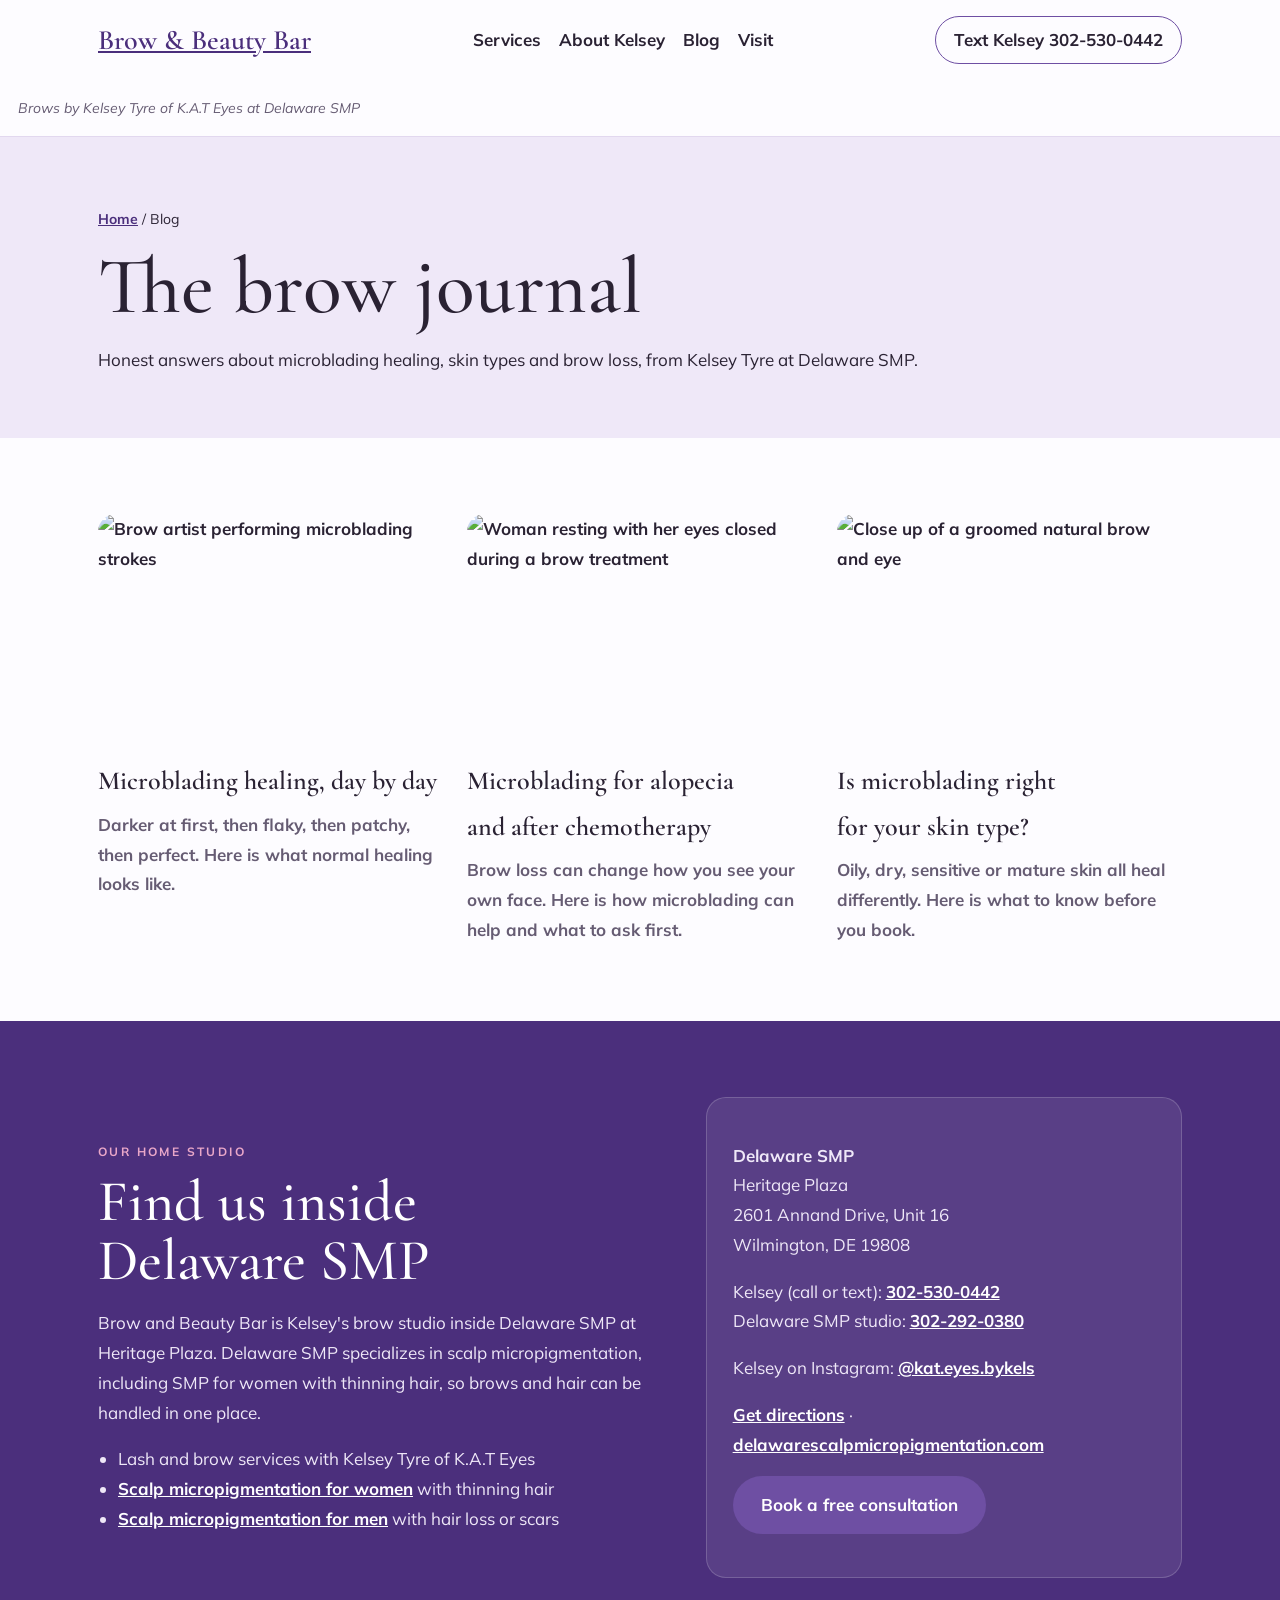
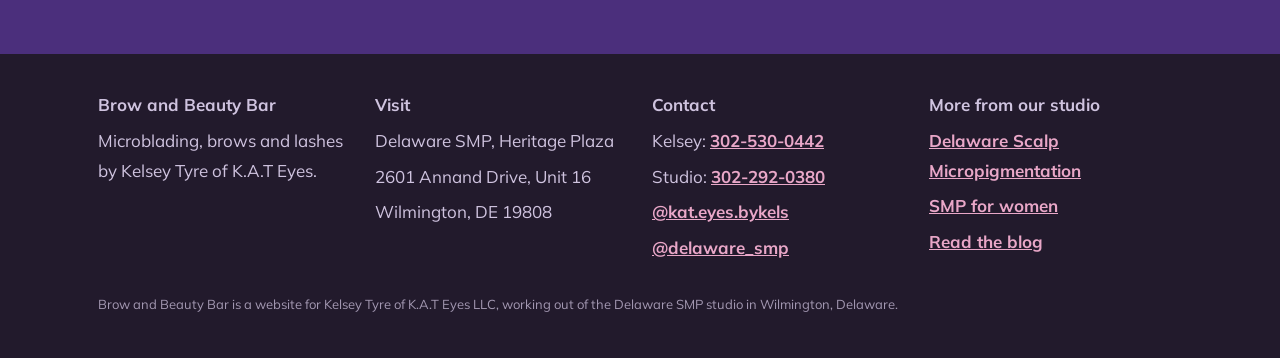
==== blog/index.html @ 57a9fd60 "Launch browandbeautybar.org site" ====
<!doctype html>
<html lang="en">
<head>
<meta charset="utf-8">
<meta name="viewport" content="width=device-width, initial-scale=1, viewport-fit=cover">
<title>Blog | Brow and Beauty Bar</title>
<meta name="description" content="Honest answers about microblading healing, skin types and brow loss, from Kelsey Tyre at Delaware SMP.">
<link rel="canonical" href="https://browandbeautybar.org/blog/">
<meta property="og:type" content="website">
<meta property="og:title" content="Blog | Brow and Beauty Bar">
<meta property="og:description" content="Honest answers about microblading healing, skin types and brow loss, from Kelsey Tyre at Delaware SMP.">
<meta property="og:url" content="https://browandbeautybar.org/blog/">
<meta property="og:image" content="https://delawarescalpmicropigmentation.com/wp-content/uploads/2021/08/Microblading.png">
<link rel="preconnect" href="https://fonts.googleapis.com">
<link rel="preconnect" href="https://fonts.gstatic.com" crossorigin>
<link rel="stylesheet" href="https://fonts.googleapis.com/css2?family=Cormorant+Garamond:ital,wght@0,500;0,600;1,500&family=Mulish:wght@400;700&display=swap">
<link rel="stylesheet" href="../style.css">
</head>
<body>
<a class="skip" href="#main">Skip to content</a>
<header class="site-head">
<div class="wrap">
<a class="brand" href="../index.html">Brow &amp; Beauty Bar</a>
<nav aria-label="Main">
<a href="../index.html#services">Services</a>
<a href="../index.html#kelsey">About Kelsey</a>
<a href="../blog/index.html">Blog</a>
<a href="../index.html#visit">Visit</a>
</nav>
<a class="head-cta" href="tel:+13025300442">Text Kelsey 302-530-0442</a>
</div>
<p class="tagline wrap">Brows by Kelsey Tyre of K.A.T Eyes at Delaware SMP</p>
</header>
<main id="main">
<section class="blog-hero"><div class="wrap">
<p class="crumbs"><a href="../index.html">Home</a> / Blog</p>
<h1>The brow journal</h1>
<p class="lead">Honest answers about microblading healing, skin types and brow loss, from Kelsey Tyre at Delaware SMP.</p>
</div></section>
<section class="blog-teaser"><div class="wrap"><div class="post-list"><a class="post-card" href="microblading-healing-day-by-day.html"><img src="https://images.pexels.com/photos/8826403/pexels-photo-8826403.jpeg?auto=compress&cs=tinysrgb&w=1200" alt="Brow artist performing microblading strokes" loading="lazy"><h3>Microblading healing, day by day</h3><p>Darker at first, then flaky, then patchy, then perfect. Here is what normal healing looks like.</p></a><a class="post-card" href="microblading-for-alopecia-and-after-chemo.html"><img src="https://images.pexels.com/photos/5178001/pexels-photo-5178001.jpeg?auto=compress&cs=tinysrgb&w=1200" alt="Woman resting with her eyes closed during a brow treatment" loading="lazy"><h3>Microblading for alopecia and after chemotherapy</h3><p>Brow loss can change how you see your own face. Here is how microblading can help and what to ask first.</p></a><a class="post-card" href="is-microblading-right-for-your-skin-type.html"><img src="https://images.pexels.com/photos/3373743/pexels-photo-3373743.jpeg?auto=compress&cs=tinysrgb&w=1200" alt="Close up of a groomed natural brow and eye" loading="lazy"><h3>Is microblading right for your skin type?</h3><p>Oily, dry, sensitive or mature skin all heal differently. Here is what to know before you book.</p></a></div></div></section>
<section class="smp-block" id="visit" aria-labelledby="smp-h">
<div class="wrap">
<div>
<p class="eyebrow">Our home studio</p>
<h2 id="smp-h">Find us inside Delaware SMP</h2>
<p>Brow and Beauty Bar is Kelsey's brow studio inside Delaware SMP at Heritage Plaza. Delaware SMP specializes in scalp micropigmentation, including SMP for women with thinning hair, so brows and hair can be handled in one place.</p>
<ul>
<li>Lash and brow services with Kelsey Tyre of K.A.T Eyes</li>
<li><a href="https://delawarescalpmicropigmentation.com/scalp-micropigmentation-for-women/">Scalp micropigmentation for women</a> with thinning hair</li>
<li><a href="https://delawarescalpmicropigmentation.com/">Scalp micropigmentation for men</a> with hair loss or scars</li>
</ul>
</div>
<div class="smp-card">
<p><strong>Delaware SMP</strong><br>Heritage Plaza<br>2601 Annand Drive, Unit 16<br>Wilmington, DE 19808</p>
<p>Kelsey (call or text): <a href="tel:+13025300442">302-530-0442</a><br>Delaware SMP studio: <a href="tel:+13022920380">302-292-0380</a></p>
<p>Kelsey on Instagram: <a href="https://www.instagram.com/kat.eyes.bykels/">@kat.eyes.bykels</a></p>
<p><a href="https://www.google.com/maps/search/?api=1&query=2601+Annand+Drive+Unit+16+Wilmington+DE+19808">Get directions</a> · <a href="https://delawarescalpmicropigmentation.com/">delawarescalpmicropigmentation.com</a></p>
<p><a class="btn" href="../index.html#book">Book a free consultation</a></p>
</div>
</div>
</section>

</main>
<footer class="site-foot">
<div class="wrap">
<div><p><strong>Brow and Beauty Bar</strong></p><p>Microblading, brows and lashes by Kelsey Tyre of K.A.T Eyes.</p></div>
<div><p><strong>Visit</strong></p><p>Delaware SMP, Heritage Plaza</p><p>2601 Annand Drive, Unit 16</p><p>Wilmington, DE 19808</p></div>
<div><p><strong>Contact</strong></p><p>Kelsey: <a href="tel:+13025300442">302-530-0442</a></p><p>Studio: <a href="tel:+13022920380">302-292-0380</a></p><p><a href="https://www.instagram.com/kat.eyes.bykels/">@kat.eyes.bykels</a></p><p><a href="https://www.instagram.com/delaware_smp/">@delaware_smp</a></p></div>
<div><p><strong>More from our studio</strong></p><p><a href="https://delawarescalpmicropigmentation.com/">Delaware Scalp Micropigmentation</a></p><p><a href="https://delawarescalpmicropigmentation.com/scalp-micropigmentation-for-women/">SMP for women</a></p><p><a href="../blog/index.html">Read the blog</a></p></div>
<p class="legal">Brow and Beauty Bar is a website for Kelsey Tyre of K.A.T Eyes LLC, working out of the Delaware SMP studio in Wilmington, Delaware.</p>
</div>
</footer>
</body>
</html>
---- style.css ----
*{box-sizing:border-box}
html{scroll-behavior:smooth}
@media (prefers-reduced-motion:reduce){html{scroll-behavior:auto}}
body{margin:0}
img{max-width:100%;display:block}
a:focus-visible,button:focus-visible,summary:focus-visible{outline:3px solid currentColor;outline-offset:3px}
.wrap{max-width:1120px;margin:0 auto;padding-left:max(18px,env(safe-area-inset-left,0px));padding-right:max(18px,env(safe-area-inset-right,0px))}
.narrow{max-width:760px}
h1,h2,h3{text-wrap:balance}
.skip{position:absolute;left:-999px}.skip:focus{left:12px;top:12px;z-index:9;background:#fff;color:#000;padding:8px}
.site-head .wrap{display:flex;align-items:center;justify-content:space-between;gap:14px;flex-wrap:wrap;padding-block:16px}
.site-head nav{display:flex;gap:18px;flex-wrap:wrap}
.site-head nav a{text-decoration:none}
.instagram-media{margin:0!important;min-width:0!important;width:100%!important;max-width:100%!important}
blockquote.instagram-media{display:flex;align-items:center;justify-content:center;min-height:220px;padding:20px;text-align:center;border-radius:12px}
.smp-block .wrap{display:grid;grid-template-columns:1.2fr 1fr;gap:36px;align-items:center}
.smp-block .wrap>*{min-width:0}
.smp-block ul{margin:0;padding-left:20px}
@media(max-width:760px){.smp-block .wrap{grid-template-columns:1fr}}
.site-foot .wrap{display:grid;grid-template-columns:repeat(auto-fit,minmax(200px,1fr));gap:24px;padding-block:36px}
.site-foot p{margin:0 0 6px}
.site-foot .legal{grid-column:1/-1;font-size:13px;opacity:.75}
.post-list{display:grid;grid-template-columns:repeat(auto-fit,minmax(260px,1fr));gap:24px}
.post-card{display:flex;flex-direction:column;text-decoration:none;color:inherit}
.post-card img{width:100%;aspect-ratio:3/2;object-fit:cover}
.post-card h3{margin:14px 0 6px}
.post-card p{margin:0}
article.post{padding-block:48px 64px}
article.post .lead{font-size:1.15em}
article.post img.cover{width:100%;aspect-ratio:16/8;object-fit:cover;margin:24px 0}
article.post h2{margin-top:1.6em}
.crumbs{font-size:14px;margin-bottom:14px}
.book{scroll-margin-top:90px}
.book-form{display:grid;gap:14px;margin-top:22px}
.book-form .row.two{display:grid;grid-template-columns:1fr 1fr;gap:14px}
.book-form .row.two>div{min-width:0}
@media(max-width:600px){.book-form .row.two{grid-template-columns:1fr}}
.book-form label{display:block;font-size:14px;font-weight:600;margin-bottom:6px}
.book-form input,.book-form select,.book-form textarea{width:100%;font:inherit;font-size:16px;padding:12px 14px;border:1px solid rgba(120,110,120,.45);border-radius:8px;background:#fff;color:#1a1418}
.book-form button{border:0;cursor:pointer;justify-self:start;font:inherit;font-weight:700}
.book-form .fine{font-size:13px;opacity:.75;margin:0}
.hp{position:absolute!important;left:-9999px!important;height:1px;width:1px;opacity:0}

/* Layout: soft lavender editorial, before/after centerpiece, numbered healing timeline, airy white space */
:root{--lav:#efe8f8;--lav2:#ddd0f0;--violet:#6e4fa3;--violet2:#4b2f7c;--ink:#2a2233;--muted:#665c73;--white:#fdfcff;--line:#e2d8ef;--pink:#e9a7c8;
--display:"Cormorant Garamond",Georgia,serif;--body:"Mulish",system-ui,sans-serif}
body{background:var(--white);color:var(--ink);font:17px/1.75 var(--body)}
a{color:var(--violet2);font-weight:700}
.site-head{background:var(--white);border-bottom:1px solid var(--line)}
.site-head a{color:var(--ink)}
.brand{font:600 28px var(--display);color:var(--violet2)!important}
.head-cta{border:1px solid var(--violet);padding:8px 18px;border-radius:999px;text-decoration:none}
.tagline{margin:0;padding-bottom:12px;font-size:14px;color:var(--muted);font-style:italic}
.eyebrow{font-size:12px;letter-spacing:.2em;text-transform:uppercase;color:var(--violet);font-weight:700;margin:0 0 10px}
h1,h2{font-family:var(--display);font-weight:500;line-height:1.02;margin:0 0 18px}
h2{font-size:clamp(36px,5.4vw,58px)}
h3{font-family:var(--display);font-size:26px;font-weight:600;margin:0 0 6px}
.btn{display:inline-block;background:var(--violet);color:#fff;text-decoration:none;padding:14px 28px;border-radius:999px;font-weight:700}
.btn.soft{background:var(--lav2);color:var(--violet2)}
section{padding-block:76px}
.hero{background:radial-gradient(ellipse at 80% 20%,var(--lav2),transparent 60%),var(--lav);padding-block:60px 70px}
.hero .wrap{display:grid;grid-template-columns:1.1fr 1fr;gap:48px;align-items:center}
.hero .wrap>*{min-width:0}
.hero h1{font-size:clamp(48px,8vw,98px)}
.hero h1 em{color:var(--violet)}
.hero p{font-size:19px;max-width:32em;color:var(--muted)}
.hero .actions{display:flex;gap:12px;flex-wrap:wrap;margin-top:24px}
.hero figure{margin:0}
.hero figure img{width:100%;border-radius:20px;box-shadow:0 24px 50px rgba(75,47,124,.18)}
.hero figcaption{font-size:14px;color:var(--muted);margin-top:10px}
@media(max-width:820px){.hero .wrap{grid-template-columns:1fr}}
.facts .grid{display:grid;grid-template-columns:repeat(auto-fit,minmax(200px,1fr));gap:22px}
.facts .grid div{background:var(--lav);border-radius:18px;padding:24px}
.facts b{display:block;font:600 34px var(--display);color:var(--violet2);line-height:1.1}
.facts span{color:var(--muted)}
.who .wrap{display:grid;grid-template-columns:1fr 1fr;gap:44px;align-items:center}
.who .wrap>*{min-width:0}
.who img{width:100%;aspect-ratio:4/3;object-fit:cover;border-radius:20px}
.who ul{padding-left:20px;margin:0}
.who li{margin-bottom:6px}
@media(max-width:760px){.who .wrap{grid-template-columns:1fr}}
.heal{background:var(--lav)}
.timeline{list-style:none;padding:0;margin:26px 0 0;display:grid;gap:14px}
.timeline li{display:grid;grid-template-columns:150px 1fr;gap:20px;background:#fff;border-radius:16px;padding:20px 24px}
.timeline li>*{min-width:0}
.timeline b{font:600 24px var(--display);color:var(--violet)}
@media(max-width:560px){.timeline li{grid-template-columns:1fr;gap:4px}}
.menu .grid{display:grid;grid-template-columns:repeat(auto-fit,minmax(240px,1fr));gap:24px}
.menu .grid>div{border-top:2px solid var(--violet);padding-top:16px}
.menu p{margin:0;color:var(--muted)}
.kelsey .wrap{display:grid;grid-template-columns:1fr 300px;gap:48px;align-items:center}
.kelsey .wrap>*{min-width:0}
.kelsey img{width:100%;aspect-ratio:4/5;object-fit:cover;border-radius:200px 200px 20px 20px}
@media(max-width:720px){.kelsey .wrap{grid-template-columns:1fr}.kelsey img{max-width:280px}}
.ig{background:var(--lav)}
.ig-grid{display:grid;grid-template-columns:repeat(auto-fit,minmax(260px,1fr));gap:20px;margin-top:20px}
blockquote.instagram-media{background:#fff;border:1px solid var(--line)}
.smp-block{background:var(--violet2);color:#efe8f8}
.smp-block h2{color:#fff}
.smp-block .eyebrow{color:var(--pink)}
.smp-block a{color:#fff}
.smp-card{background:rgba(255,255,255,.08);border:1px solid rgba(255,255,255,.18);border-radius:20px;padding:26px}
.teaser-head{display:flex;justify-content:space-between;align-items:baseline;gap:12px;flex-wrap:wrap;margin-bottom:24px}
.post-card img{border-radius:18px}
.post-card h3{font-size:26px}
.post-card p{color:var(--muted)}
.blog-hero{background:var(--lav);padding-block:56px 46px}
.blog-hero h1{font-size:clamp(44px,7vw,80px)}
.site-foot{background:#221a2c;color:#cfc3df}
.site-foot a{color:var(--pink)}
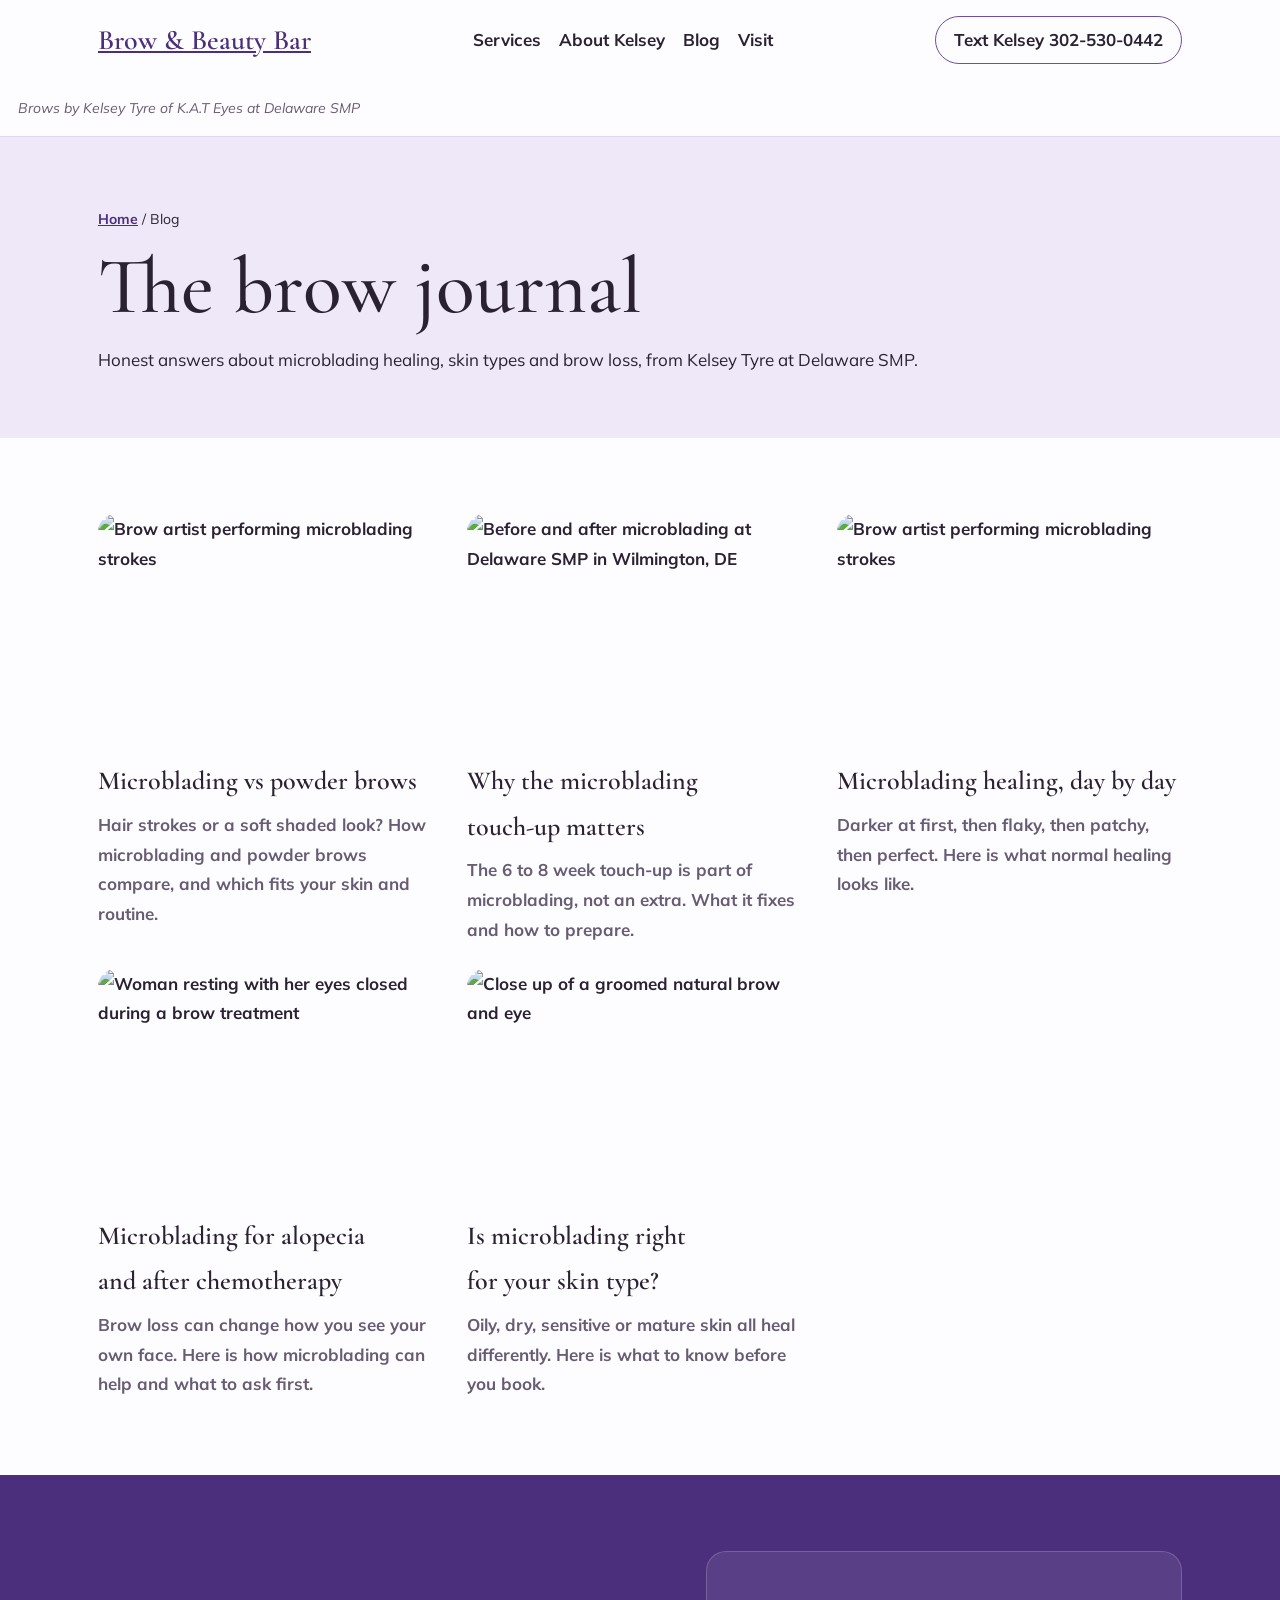
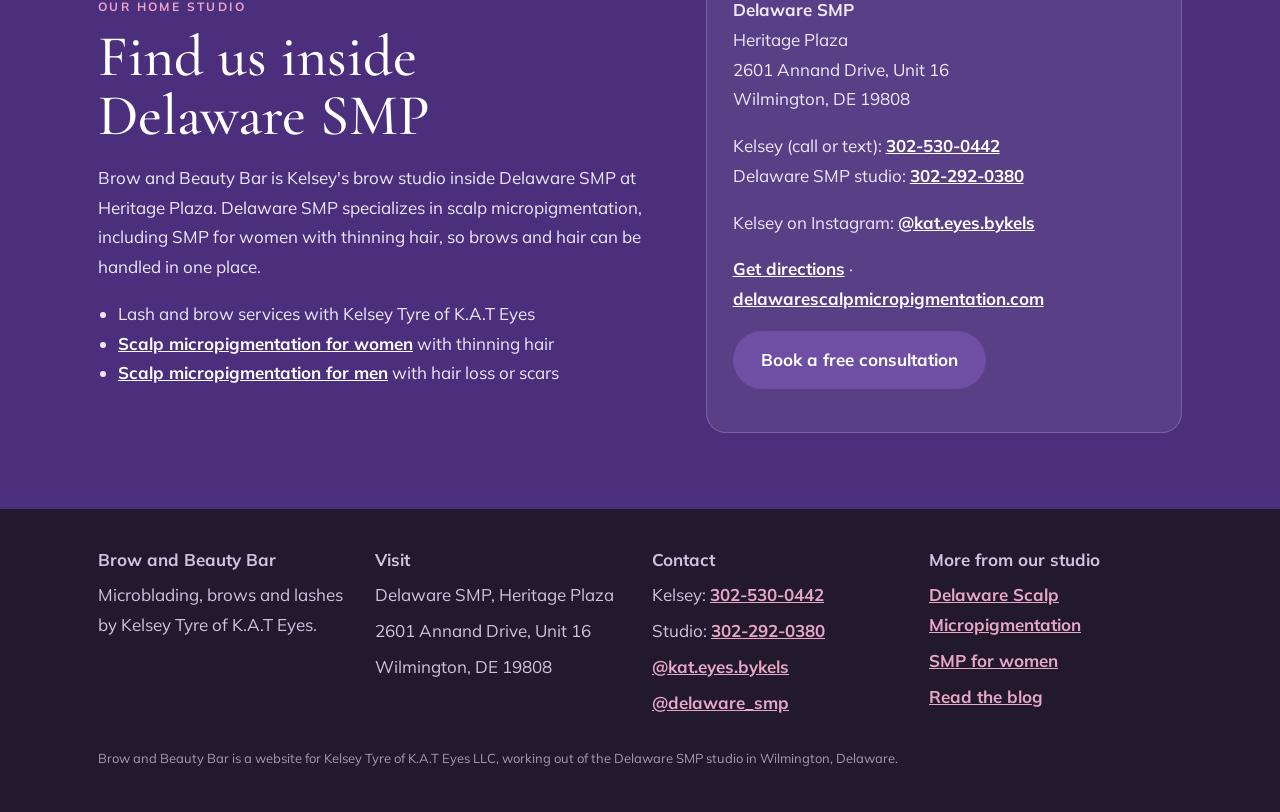
==== commit 5cbae372: "Add 2 new blog posts Co-Authored-By: Claude Opus 5.5 <noreply@anthropic.com> Claude-Session: https:/" ====
--- a/blog/index.html
+++ b/blog/index.html
@@ -37,7 +37,7 @@
 <h1>The brow journal</h1>
 <p class="lead">Honest answers about microblading healing, skin types and brow loss, from Kelsey Tyre at Delaware SMP.</p>
 </div></section>
-<section class="blog-teaser"><div class="wrap"><div class="post-list"><a class="post-card" href="microblading-healing-day-by-day.html"><img src="https://images.pexels.com/photos/8826403/pexels-photo-8826403.jpeg?auto=compress&cs=tinysrgb&w=1200" alt="Brow artist performing microblading strokes" loading="lazy"><h3>Microblading healing, day by day</h3><p>Darker at first, then flaky, then patchy, then perfect. Here is what normal healing looks like.</p></a><a class="post-card" href="microblading-for-alopecia-and-after-chemo.html"><img src="https://images.pexels.com/photos/5178001/pexels-photo-5178001.jpeg?auto=compress&cs=tinysrgb&w=1200" alt="Woman resting with her eyes closed during a brow treatment" loading="lazy"><h3>Microblading for alopecia and after chemotherapy</h3><p>Brow loss can change how you see your own face. Here is how microblading can help and what to ask first.</p></a><a class="post-card" href="is-microblading-right-for-your-skin-type.html"><img src="https://images.pexels.com/photos/3373743/pexels-photo-3373743.jpeg?auto=compress&cs=tinysrgb&w=1200" alt="Close up of a groomed natural brow and eye" loading="lazy"><h3>Is microblading right for your skin type?</h3><p>Oily, dry, sensitive or mature skin all heal differently. Here is what to know before you book.</p></a></div></div></section>
+<section class="blog-teaser"><div class="wrap"><div class="post-list"><a class="post-card" href="microblading-vs-powder-brows.html"><img src="https://images.pexels.com/photos/8826403/pexels-photo-8826403.jpeg?auto=compress&cs=tinysrgb&w=1200" alt="Brow artist performing microblading strokes" loading="lazy"><h3>Microblading vs powder brows</h3><p>Hair strokes or a soft shaded look? How microblading and powder brows compare, and which fits your skin and routine.</p></a><a class="post-card" href="why-the-microblading-touch-up-matters.html"><img src="https://delawarescalpmicropigmentation.com/wp-content/uploads/2021/08/Microblading.png" alt="Before and after microblading at Delaware SMP in Wilmington, DE" loading="lazy"><h3>Why the microblading touch-up matters</h3><p>The 6 to 8 week touch-up is part of microblading, not an extra. What it fixes and how to prepare.</p></a><a class="post-card" href="microblading-healing-day-by-day.html"><img src="https://images.pexels.com/photos/8826403/pexels-photo-8826403.jpeg?auto=compress&cs=tinysrgb&w=1200" alt="Brow artist performing microblading strokes" loading="lazy"><h3>Microblading healing, day by day</h3><p>Darker at first, then flaky, then patchy, then perfect. Here is what normal healing looks like.</p></a><a class="post-card" href="microblading-for-alopecia-and-after-chemo.html"><img src="https://images.pexels.com/photos/5178001/pexels-photo-5178001.jpeg?auto=compress&cs=tinysrgb&w=1200" alt="Woman resting with her eyes closed during a brow treatment" loading="lazy"><h3>Microblading for alopecia and after chemotherapy</h3><p>Brow loss can change how you see your own face. Here is how microblading can help and what to ask first.</p></a><a class="post-card" href="is-microblading-right-for-your-skin-type.html"><img src="https://images.pexels.com/photos/3373743/pexels-photo-3373743.jpeg?auto=compress&cs=tinysrgb&w=1200" alt="Close up of a groomed natural brow and eye" loading="lazy"><h3>Is microblading right for your skin type?</h3><p>Oily, dry, sensitive or mature skin all heal differently. Here is what to know before you book.</p></a></div></div></section>
 <section class="smp-block" id="visit" aria-labelledby="smp-h">
 <div class="wrap">
 <div>
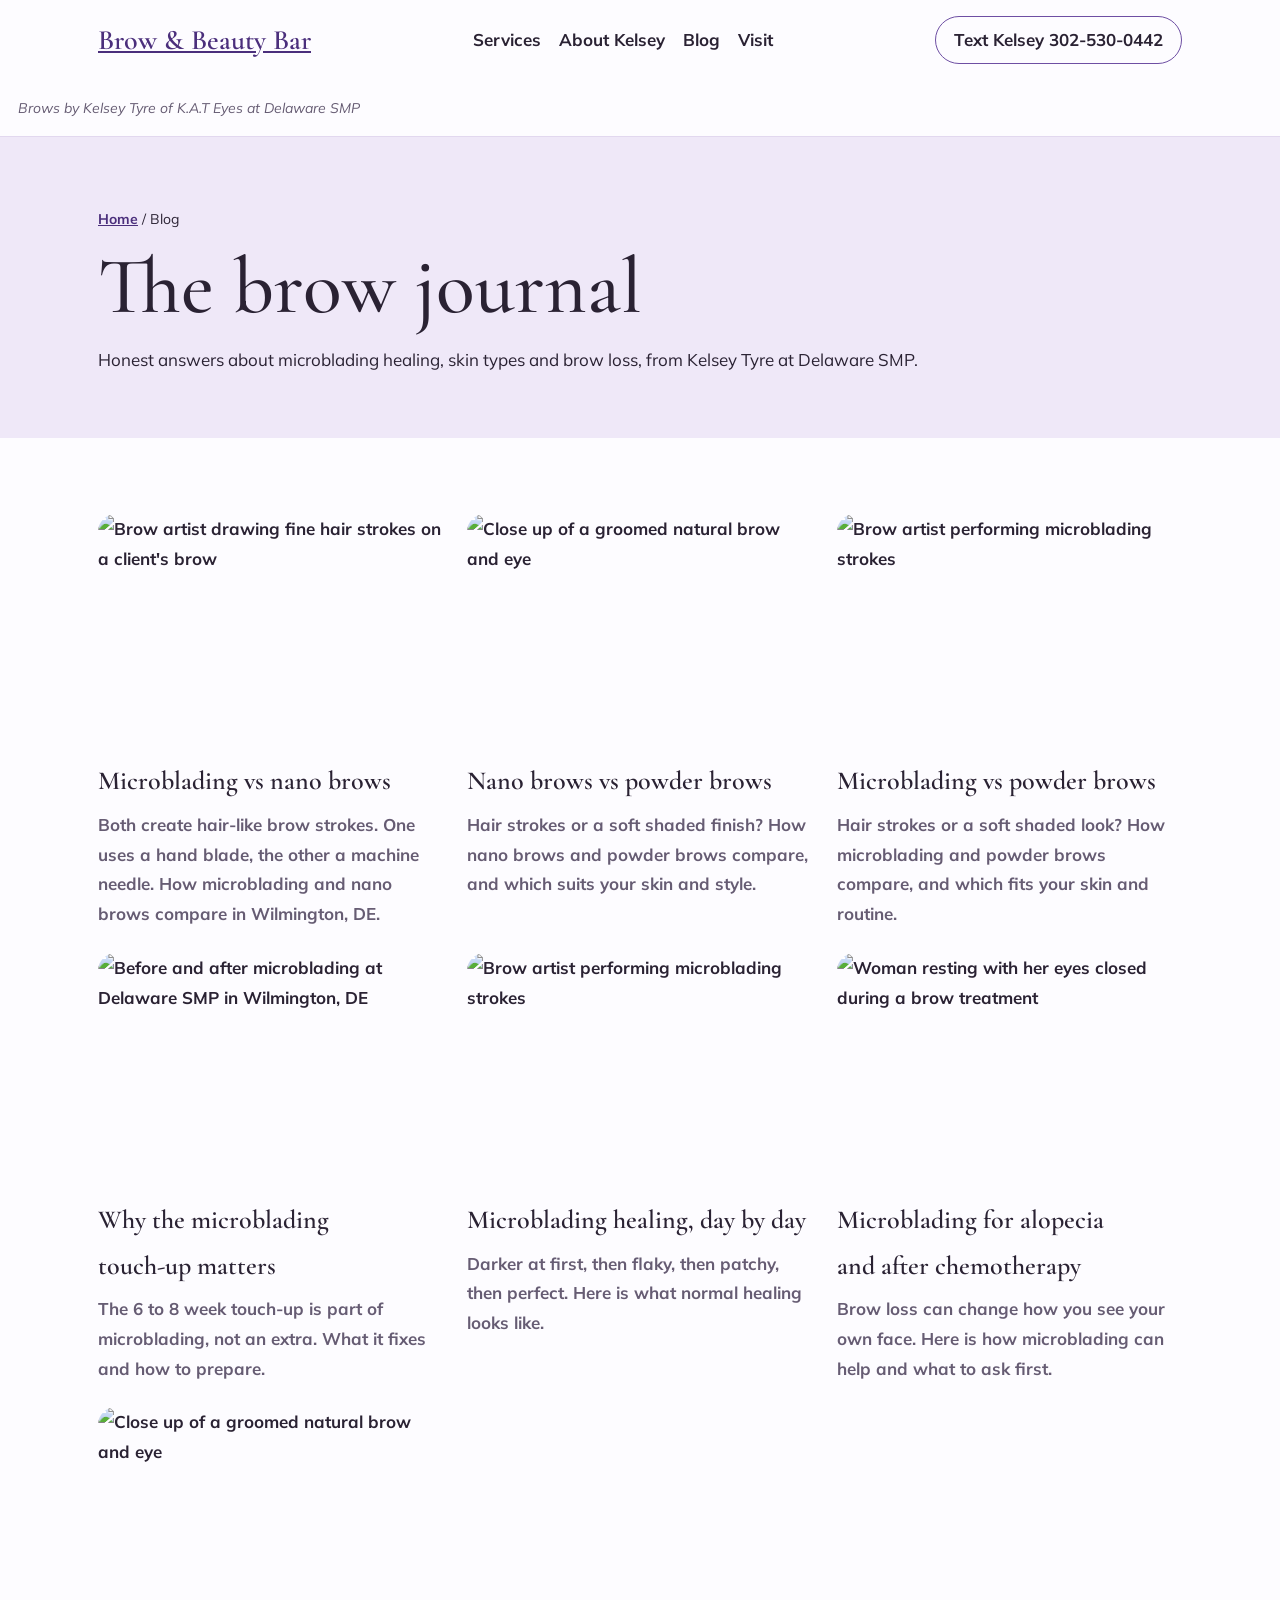
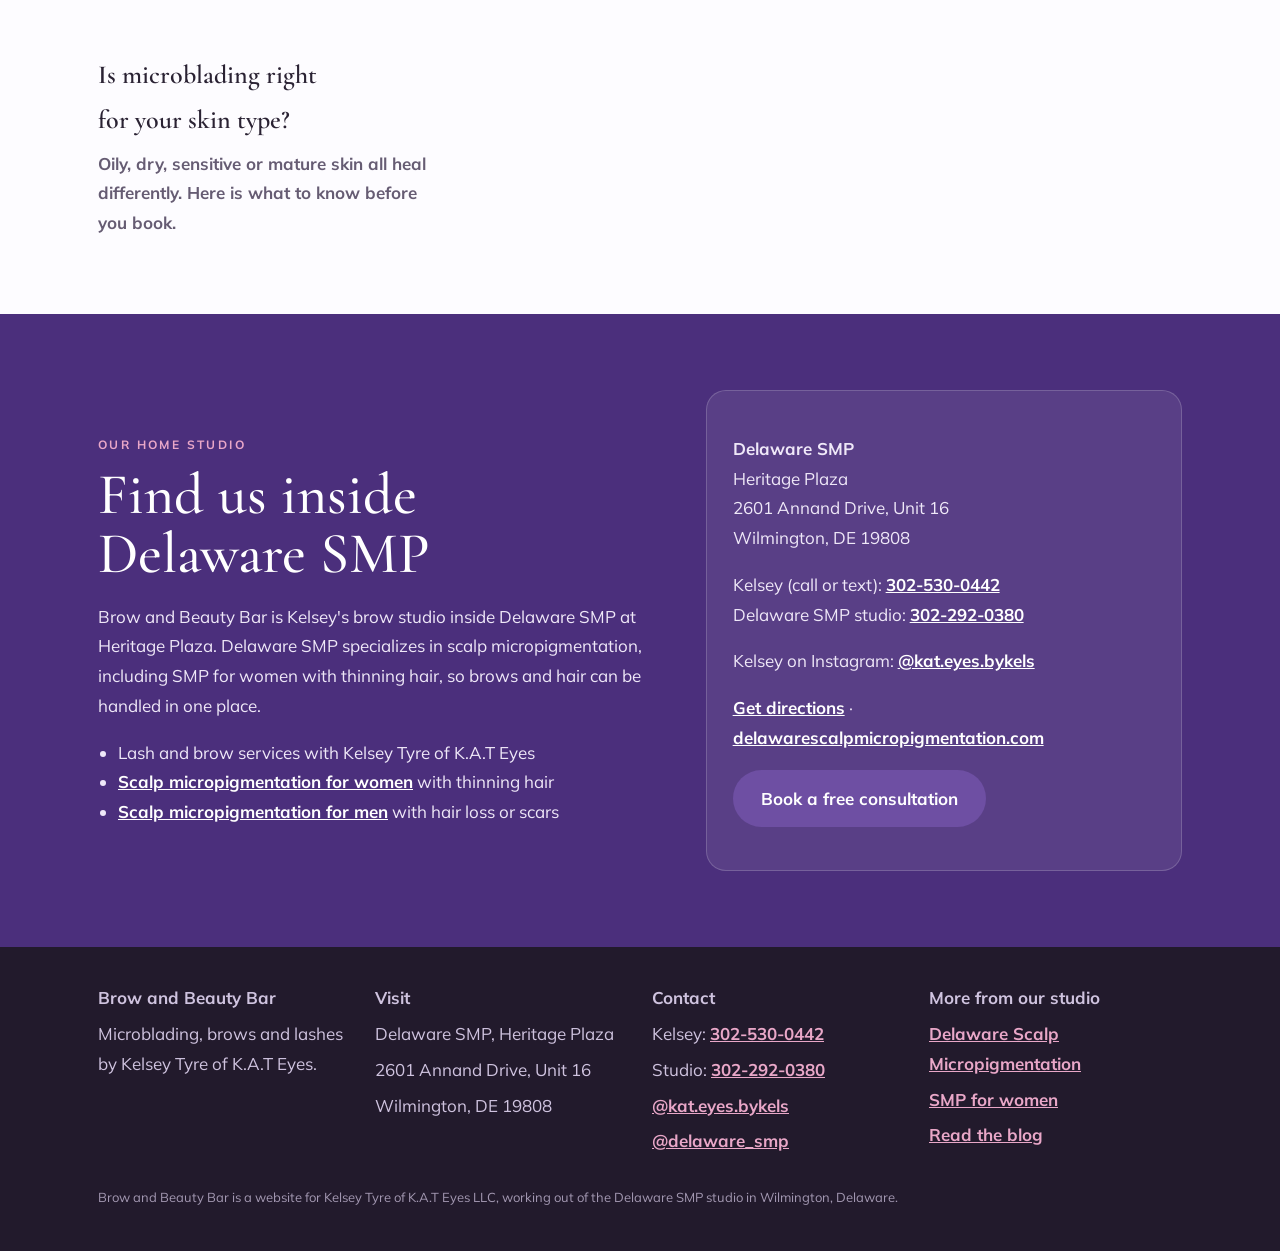
==== commit 97747b89: "Add brow comparison blog posts Co-Authored-By: Claude Opus 5.5 <noreply@anthropic.com> Claude-Sessio" ====
--- a/blog/index.html
+++ b/blog/index.html
@@ -37,7 +37,7 @@
 <h1>The brow journal</h1>
 <p class="lead">Honest answers about microblading healing, skin types and brow loss, from Kelsey Tyre at Delaware SMP.</p>
 </div></section>
-<section class="blog-teaser"><div class="wrap"><div class="post-list"><a class="post-card" href="microblading-vs-powder-brows.html"><img src="https://images.pexels.com/photos/8826403/pexels-photo-8826403.jpeg?auto=compress&cs=tinysrgb&w=1200" alt="Brow artist performing microblading strokes" loading="lazy"><h3>Microblading vs powder brows</h3><p>Hair strokes or a soft shaded look? How microblading and powder brows compare, and which fits your skin and routine.</p></a><a class="post-card" href="why-the-microblading-touch-up-matters.html"><img src="https://delawarescalpmicropigmentation.com/wp-content/uploads/2021/08/Microblading.png" alt="Before and after microblading at Delaware SMP in Wilmington, DE" loading="lazy"><h3>Why the microblading touch-up matters</h3><p>The 6 to 8 week touch-up is part of microblading, not an extra. What it fixes and how to prepare.</p></a><a class="post-card" href="microblading-healing-day-by-day.html"><img src="https://images.pexels.com/photos/8826403/pexels-photo-8826403.jpeg?auto=compress&cs=tinysrgb&w=1200" alt="Brow artist performing microblading strokes" loading="lazy"><h3>Microblading healing, day by day</h3><p>Darker at first, then flaky, then patchy, then perfect. Here is what normal healing looks like.</p></a><a class="post-card" href="microblading-for-alopecia-and-after-chemo.html"><img src="https://images.pexels.com/photos/5178001/pexels-photo-5178001.jpeg?auto=compress&cs=tinysrgb&w=1200" alt="Woman resting with her eyes closed during a brow treatment" loading="lazy"><h3>Microblading for alopecia and after chemotherapy</h3><p>Brow loss can change how you see your own face. Here is how microblading can help and what to ask first.</p></a><a class="post-card" href="is-microblading-right-for-your-skin-type.html"><img src="https://images.pexels.com/photos/3373743/pexels-photo-3373743.jpeg?auto=compress&cs=tinysrgb&w=1200" alt="Close up of a groomed natural brow and eye" loading="lazy"><h3>Is microblading right for your skin type?</h3><p>Oily, dry, sensitive or mature skin all heal differently. Here is what to know before you book.</p></a></div></div></section>
+<section class="blog-teaser"><div class="wrap"><div class="post-list"><a class="post-card" href="microblading-vs-nano-brows.html"><img src="https://images.pexels.com/photos/8826403/pexels-photo-8826403.jpeg?auto=compress&cs=tinysrgb&w=1200" alt="Brow artist drawing fine hair strokes on a client&#x27;s brow" loading="lazy"><h3>Microblading vs nano brows</h3><p>Both create hair-like brow strokes. One uses a hand blade, the other a machine needle. How microblading and nano brows compare in Wilmington, DE.</p></a><a class="post-card" href="nano-brows-vs-powder-brows.html"><img src="https://images.pexels.com/photos/3373743/pexels-photo-3373743.jpeg?auto=compress&cs=tinysrgb&w=1200" alt="Close up of a groomed natural brow and eye" loading="lazy"><h3>Nano brows vs powder brows</h3><p>Hair strokes or a soft shaded finish? How nano brows and powder brows compare, and which suits your skin and style.</p></a><a class="post-card" href="microblading-vs-powder-brows.html"><img src="https://images.pexels.com/photos/8826403/pexels-photo-8826403.jpeg?auto=compress&cs=tinysrgb&w=1200" alt="Brow artist performing microblading strokes" loading="lazy"><h3>Microblading vs powder brows</h3><p>Hair strokes or a soft shaded look? How microblading and powder brows compare, and which fits your skin and routine.</p></a><a class="post-card" href="why-the-microblading-touch-up-matters.html"><img src="https://delawarescalpmicropigmentation.com/wp-content/uploads/2021/08/Microblading.png" alt="Before and after microblading at Delaware SMP in Wilmington, DE" loading="lazy"><h3>Why the microblading touch-up matters</h3><p>The 6 to 8 week touch-up is part of microblading, not an extra. What it fixes and how to prepare.</p></a><a class="post-card" href="microblading-healing-day-by-day.html"><img src="https://images.pexels.com/photos/8826403/pexels-photo-8826403.jpeg?auto=compress&cs=tinysrgb&w=1200" alt="Brow artist performing microblading strokes" loading="lazy"><h3>Microblading healing, day by day</h3><p>Darker at first, then flaky, then patchy, then perfect. Here is what normal healing looks like.</p></a><a class="post-card" href="microblading-for-alopecia-and-after-chemo.html"><img src="https://images.pexels.com/photos/5178001/pexels-photo-5178001.jpeg?auto=compress&cs=tinysrgb&w=1200" alt="Woman resting with her eyes closed during a brow treatment" loading="lazy"><h3>Microblading for alopecia and after chemotherapy</h3><p>Brow loss can change how you see your own face. Here is how microblading can help and what to ask first.</p></a><a class="post-card" href="is-microblading-right-for-your-skin-type.html"><img src="https://images.pexels.com/photos/3373743/pexels-photo-3373743.jpeg?auto=compress&cs=tinysrgb&w=1200" alt="Close up of a groomed natural brow and eye" loading="lazy"><h3>Is microblading right for your skin type?</h3><p>Oily, dry, sensitive or mature skin all heal differently. Here is what to know before you book.</p></a></div></div></section>
 <section class="smp-block" id="visit" aria-labelledby="smp-h">
 <div class="wrap">
 <div>
